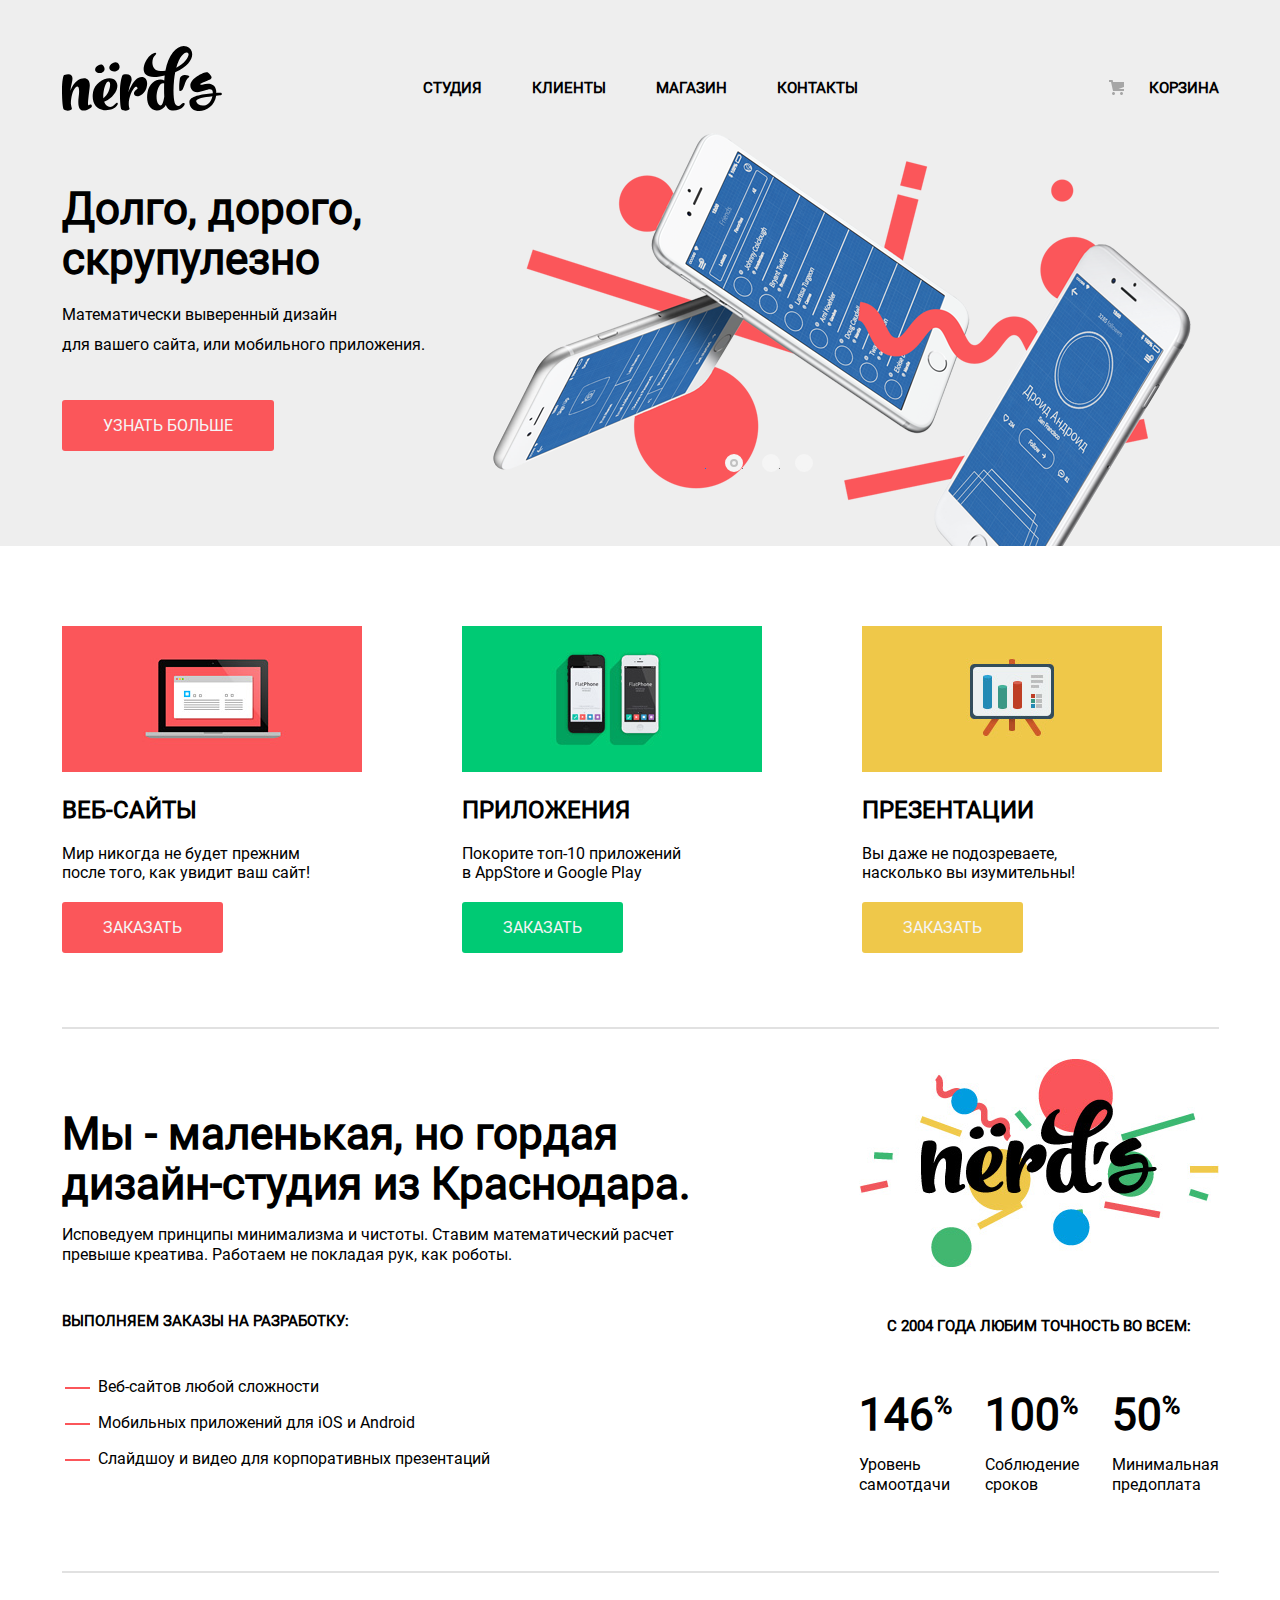
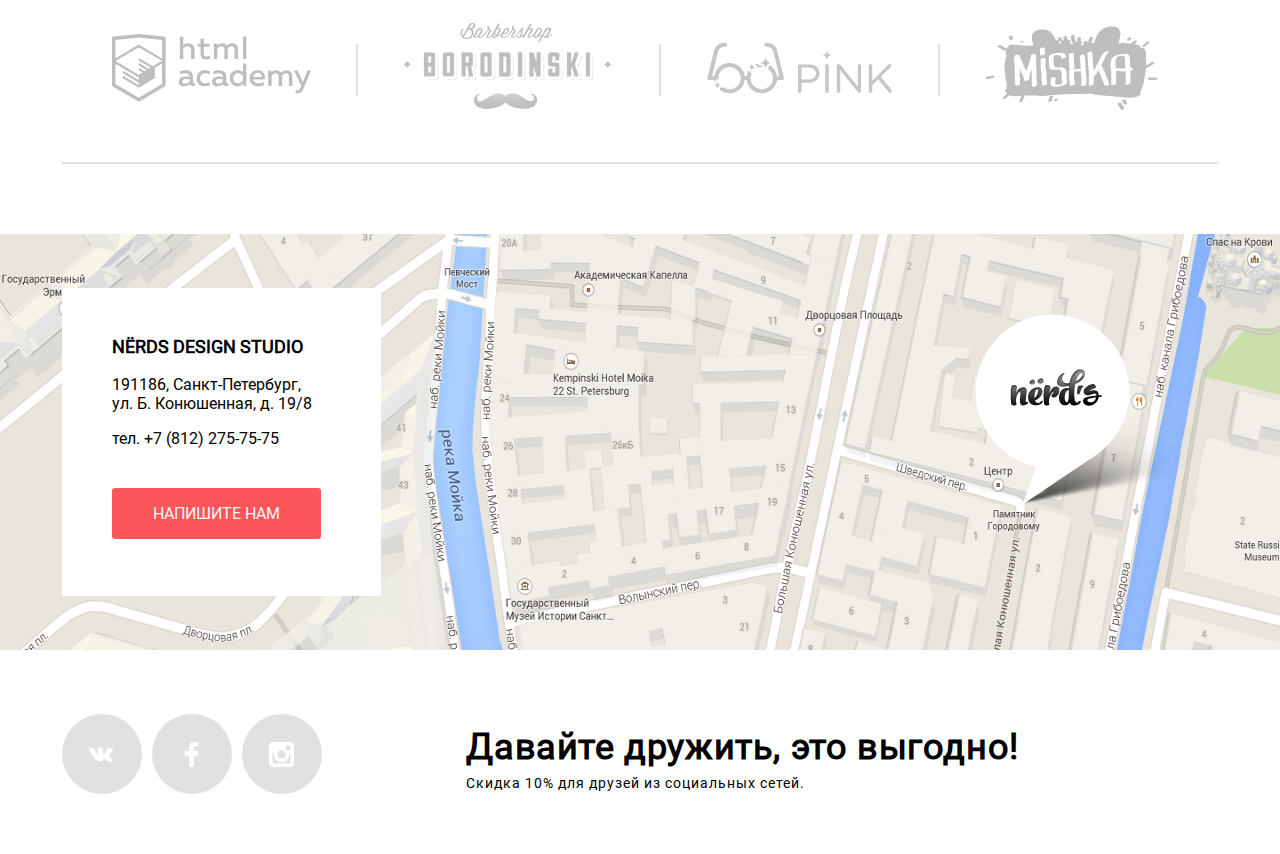
==== index.html @ ed3027f2 "add map-marker and contact window" ====
<!DOCTYPE html>
<html lang="ru">

<head>
  <meta charset="UTF-8">
  <meta name="viewport" content="width=device-width, initial-scale=1.0">
  <title>Project Nerds</title>
  <link rel="stylesheet" href="css/style.css">
</head>

<body>

  <header class="header">
    <div class="container">
      <div class="header__inner">
        <a class="logo-link" href="#">
          <img class="logo-link__image" src="images/logo.svg" alt="logo">
        </a>
        <nav class="menu">
          <ul class="menu__list">
            <li class="menu-item">
              <a class="menu-item__link" href="#">СТУДИЯ</a>
            </li>
            <li class="menu-item">
              <a class="menu-item__link" href="#">КЛИЕНТЫ</a>
            </li>
            <li class="menu-item">
              <a class="menu-item__link" href="catalog.html">МАГАЗИН</a>
            </li>
            <li class="menu-item">
              <a class="menu-item__link" href="#">КОНТАКТЫ</a>
            </li>
          </ul>
        </nav>

        <a class="cart" href="#"><img class="cart__icon" src="images/cart-icon.svg" alt="cart-icon"> КОРЗИНА</a>


      </div>
    </div>
  </header>

  <main class="main">
    <div class="slider-content">
      <div class="container">

        <div class="slider-selector">
          <input class="slider-selector__input" type="radio" name="slide" id="first-slide" value="1" checked />
          <label class="slider-selector__label" for="first-slide"></label>
          <input class="slider-selector__input" type="radio" name="slide" id="second-slide" value="2" />
          <label class="slider-selector__label" for="second-slide"></label>
          <input class="slider-selector__input" type="radio" name="slide" id="third-slide" value="3" />
          <label class="slider-selector__label" for="third-slide"></label>
        </div>


        <div class="wrapper">
          <div class="slider-left">
            <p class="slider-title">Долго, дорого, скрупулезно</p>
            <p class="slider-text">Математически выверенный дизайн<br>
              для вашего сайта, или мобильного приложения.</p>
            <a class="slider__link red-bttn" href="#">УЗНАТЬ БОЛЬШЕ</a>
          </div>

          <img class="slider__img" src="images/nerds-index-slide1.png" alt="nerds-index-slide1">
        </div>
      </div>
    </div>

    <div class="container">
      <div class="services">
        <div class="service">
          <img class="service__img" src="images/websites.jpg" alt="websites img">
          <h2 class="service__title">ВЕБ-САЙТЫ</h2>
          <p class="service__text">Мир никогда не будет прежним<br>
            после того, как увидит ваш сайт!</p>
          <a class="service__link red-bttn" href="#">ЗАКАЗАТЬ</a>
        </div>

        <div class="service">
          <img class="service__img" src="images/applications.jpg" alt="applications img">
          <h2 class="service__title">ПРИЛОЖЕНИЯ</h2>
          <p class="service__text">Покорите топ-10 приложений<br>
            в AppStore и Google Play</p>
          <a class="service__link service__link--applications" href="#">ЗАКАЗАТЬ</a>
        </div>

        <div class="service">
          <img class="service__img" src="images/presentations.jpg" alt="presentations img">
          <h2 class="service__title">ПРЕЗЕНТАЦИИ</h2>
          <p class="service__text">Вы даже не подозреваете,<br>
            насколько вы изумительны!</p>
          <a class="service__link service__link--presentations" href="#">ЗАКАЗАТЬ</a>
        </div>

      </div>



      <div class="about-us">
        <div class="about-us-left">
          <p class="about-us__big-text">Мы - маленькая, но гордая<br>
            дизайн-студия из Краснодара.</p>
          <p class="about-us__small-text">Исповедуем принципы минимализма и чистоты. Ставим математический расчет<br>
            превыше креатива. Работаем не покладая рук, как роботы.</p>
          <p class="about-us__mid-text">ВЫПОЛНЯЕМ ЗАКАЗЫ НА РАЗРАБОТКУ:</p>
          <p class="about-us__small-text about-us__small-text--decor">Веб-сайтов любой сложности</p>
          <p class="about-us__small-text about-us__small-text--decor">Мобильных приложений для iOS и Android</p>
          <p class="about-us__small-text about-us__small-text--decor">Слайдшоу и видео для корпоративных презентаций</p>
        </div>

        <div class="about-us-right">
          <img class="about-us-right__logo-image" src="images/logo2.png" alt="logo2-img">
          <p class="about-us__mid-text">С 2004 ГОДА ЛЮБИМ ТОЧНОСТЬ ВО ВСЕМ:</p>
          <div class="wrapper">
            <div class="about-us__right-bottom">
              <p class="about-us__big-text">146<sup class="percent">%</sup></p>
              <p class="about-us__small-text">Уровень<br>самоотдачи</p>
            </div>
            <div class="about-us__right-bottom">
              <p class="about-us__big-text">100<sup class="percent">%</sup></p>
              <p class="about-us__small-text">Соблюдение<br>сроков</p>
            </div>
            <div class="about-us__right-bottom">
              <p class="about-us__big-text">50<sup class="percent">%</sup></p>
              <p class="about-us__small-text">Минимальная<br>предоплата</p>
            </div>

          </div>
        </div>
      </div>

      <div class="portfolio">
        <div class="portfolio-inner">
          <div class="wrapper">
            <a class="portfolio__link" href="#" aria-label="HTML Academy">
              <img class="portfolio__logo" src="images/html-academy-logo.svg" alt="html-academy-logo">
            </a>
            <div class="vertical-line"></div>
            <a class="portfolio__link" href="#">
              <img class="portfolio__logo" src="images/borodinski-logo.svg" alt="borodinski-logo">
            </a>
            <div class="vertical-line"></div>
            <a class="portfolio__link" href="#">
              <img class="portfolio__logo" src="images/pink-logo.svg" alt="pink-logo">
            </a>
            <div class="vertical-line"></div>
            <a class="portfolio__link" href="#">
              <img class="portfolio__logo" src="images/mishka-logo.svg" alt="mishka-logo">
            </a>
          </div>
         </div>
       </div>
    </div>
    <div class="map">
      <img class="map-img" src="images/map.png" alt="map">
      <div class="container">
      <div class="map-contact">
          <p class="map-contact__title">NЁRDS DESIGN STUDIO</p>
          <p class="map-contact__address">191186, Санкт-Петербург,<br>ул. Б. Конюшенная, д. 19/8</p>
          <p class="map-contact__phone">тел. +7 (812) 275-75-75</p>
          <a class="map-contact__link red-bttn" href="#">НАПИШИТЕ НАМ</a>
      </div>
    </div>
      <img class="map-marker" src="images/map-marker.png" alt="map-marker">
     

       
    </div>
  </main>

  <footer class="footer">
    <div class="container">
      <div class="footer__inner">
        <ul class="social">
          <li>
            <a class="social-item" href="#">
              <img class="social-item__img" src="images/icon/vk.svg" alt="vk icon"></img>
            </a>
          </li>
          <li>
            <a class="social-item" href="#">
              <img class="social-item__img" src="images/icon/facebook.svg" alt="facebook icon"></img>
            </a>
          </li>
          <li>
            <a class="social-item" href="#">
              <img class="social-item__img" src="images/icon/instagram.svg" alt="instagram icon"></img>
            </a>
          </li>
        </ul>

        <div class="footer-text">
          <p class="footer-text__content footer-text__content--bold">
            Давайте дружить, это выгодно!
          </p>
          <p class="footer-text__content">
            Скидка 10% для друзей из социальных сетей.
          </p>
        </div>
      </div>
    </div>
  </footer>

</body>

</html>
---- css/style.css ----
@font-face {
  font-family: "Roboto";
  font-style: normal;
  font-weight: 400;
  /* Браузер сначала попробует найти шрифт локально */
  src: local("Roboto"),
       /* Если не получилось, загрузит woff2 */
       url("/fonts/Roboto-Regular.woff2") format("woff2"),
       /* Если браузер не поддерживает woff2, загрузит woff */
       url("/fonts/Roboto-Regular.woff") format("woff");
}

body {
  font-family: "Roboto", "Arial", sans-serif;
  margin: 0;
}

a {
  text-decoration: none;
}

.header {
  width: 100%;
  height: 114px;
  background-color: #EEEEEE;
}

.container {
  max-width: 1157px;
  margin: 0 auto;

}

.header__inner {
  padding-top: 45px;
  display: flex;
  justify-content: space-between;
  align-items: center;
}

.logo-link:active {
  opacity: 0.25;
}

.menu {
 padding-top: 15px;
 margin-left: -35px;
 color: #000;
}

.menu__list {
  display: flex;
}

.menu-item {
  list-style-type: none;
  padding-right: 50px;
}

.menu-item__link {
  font-size: 15px;
  font-weight: 600;
  color: #000;
}

.menu-item__link:hover {
  color: #FB565A;
  transition: .3s;

}

.menu-item__link:active {
  color: #000;
  opacity: 0.25; 
}

.menu-item__link--active {
  padding-bottom: 14px;
  border-bottom: 2px solid #FB565A;
}

.cart {
  padding-top: 15px;
  font-size: 15px;
  font-weight: 600;
  color: #000;
  position: relative;
  padding-left: 45px;
}

.cart__icon{
  position: absolute;
  top: 16px;
  left: 5px;
}

.footer__inner {
  display: flex;
  align-items: center;
  height: 200px;
  justify-content: flex-start;
}

.social {
  list-style-type: none;
  padding-inline-start: 0px;
  width: 35%;
  display: flex;

}

.social-item {
  margin-right: 10px;
  display: flex;
  border-radius: 50%;
  background-color: #E1E1E1;
  width: 80px;
  height: 80px;
}

.social-item:hover {
  background-color: #FB565A;
}

.social-item:active {
  background-color: #E74246;
}

.social-item__img {
  width: 25px;
  height: 25px;
  margin: auto;
}

.footer-text__content {
  font-size: 14px;
  letter-spacing: 1px;
  line-height: 0px;
}

.footer-text__content--bold {
  font-size: 36px;
  letter-spacing: 0.6px;
  font-weight: 700;
  line-height: 0px;
}

.services {
  display: flex;
  justify-content: space-between;
  border-bottom: solid 2px #E1E1E1;
}

.service {
  padding: 80px 100px 90px 0;
}

.service__img {
  width: 300px;
  height: 146px;
}

.service__text {
  padding-bottom: 20px;
}

.service__link {
  padding: 15px 40px 15px 40px;
  border: 1px solid transparent;
  border-radius: 3px;
}

.red-bttn {
  color: whitesmoke;
  background-color: #FB565A;
}

.red-bttn:hover {
  background-color: #E74246;
  color: whitesmoke;
}

.red-bttn:active {
  
}

.service__link--applications {
  color: whitesmoke;
  background-color: #00CA74;
}

.service__link--applications:hover {
  color: whitesmoke;
  background-color: #00BC6C;
}

.service__link--presentations {
  color: whitesmoke;
  background-color: #EFC84A;
}

.service__link--presentations:hover {
  color: whitesmoke;
  background-color:  #EAB534;
}

.about-us {
  display: flex;
  justify-content: space-between;
  padding: 30px 0 60px 0;
  border-bottom: solid 2px #E1E1E1;
}

.about-us-right__logo-image {
  width: 360px;
  height: 208px;
}

.about-us-left {
  margin-top: 50px;
}

.about-us-right {
  text-align: center;
}

.wrapper {
  display: flex;
  justify-content: space-between;
  align-items: center;
}

.about-us__right-bottom {
  text-align: start;
}

.about-us__big-text {
  font-size: 44px;
  font-weight: 600;
  margin: 0;
  line-height: 50px;
}

.percent {
  font-size: 25px;
}

.about-us__small-text {
  line-height: 20px;
}

.about-us__mid-text {
  font-size: 15px;
  font-weight: 600;
  line-height: 80px;
}

.about-us__small-text--decor::before {
  content: '';
  background-color: #FB565A;
  display: inline-block;
  height: 2px;
  width: 25px;
  vertical-align: middle;
  border: solid #FFF;
	margin-right: 5px;
}

.slider-left {
  margin: 70px auto 70px 0;
}

.slider-title {
  font-size: 44px;
  font-weight: 600;
  margin: 0;
  line-height: 50px;
}

.slider-text {
  line-height: 30px;
}

.slider__link {
  padding: 15px 40px 15px 40px;
  border: 1px solid transparent;
  border-radius: 3px;
  line-height: 100px;
}

.slider-content {
  margin: 0;
  background-color: #EEEEEE;
  position: relative;
}

.slider-selector {
  position: absolute;
  left: 700px;
  top: 340px;
}

.slider-selector__label {
  position: relative;
  margin: 12px;
}

.slider-selector__input {
  width: 1px;
  height: 1px;
}

.slider-selector__label::before {
  position: absolute;
  top: 0;
  left: 0;
  content: '';
  width: 14px;
  height: 14px;
  border-radius: 10px;
  border: 2px solid whitesmoke;
  background-color: whitesmoke;
}

.slider-selector__input:checked + .slider-selector__label::after {
  display: block;
  position: absolute;
  top: 5px;
  left: 5px;
  content: '';
  width: 4px;
  height: 4px;
  border-radius: 10px;
  border: 2px solid #C1C1C1;
  background-color: whitesmoke;
}

.portfolio {
  border-bottom: solid 2px #E1E1E1;
  margin-bottom: 70px;
}

.portfolio-inner {
  margin: 50px 60px 45px 50px;
}

.portfolio__link {
  opacity: .25;
}

.portfolio__link:hover {
  opacity: 1;
  transition: .3s;
}

.portfolio__link:active {
  opacity: 0.1;
}

.vertical-line {
  width: 2px;
  height: 52px;
  background-color: #E1E1E1;
}

.main {
}

.map {
  position: relative;
}

.map-img {
  width: 100%;
  height: 416px;
}

.map-marker {
  position: absolute;
  top: 80px;
  left: 975px;
}

.map-contact {
  position: absolute;
  background-color: #FFF;
  top: 54px;
  width: 319px;
  height: 308px;
}

.map-contact__title {
  padding-left: 50px;
  padding-top: 30px;
  font-size: 18px;
  font-weight: 700;
}

.map-contact__address {
  padding-left: 50px;

}

.map-contact__phone {
  padding-left: 50px;
}

.map-contact__link {
  margin-left: 50px;
  padding: 15px 40px 15px 40px;
  border: 1px solid transparent;
  border-radius: 3px;
  line-height: 100px;
}
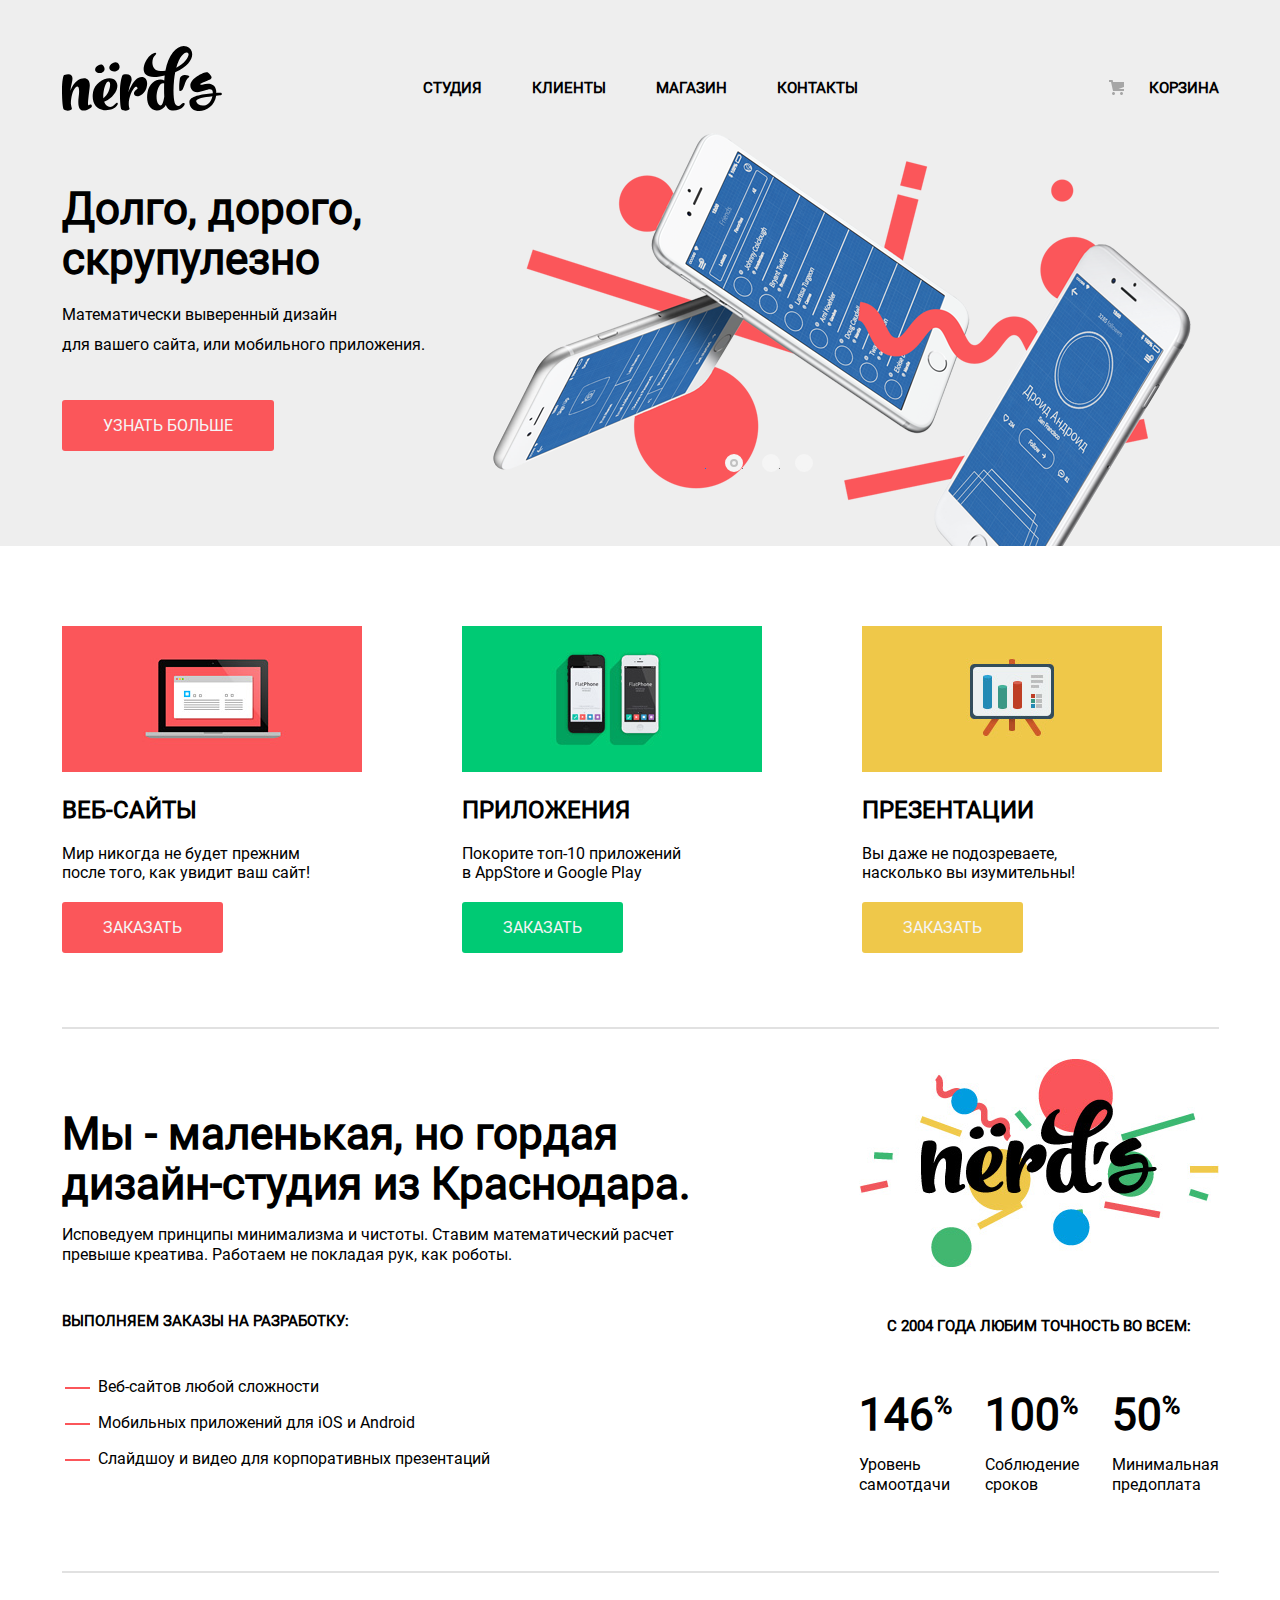
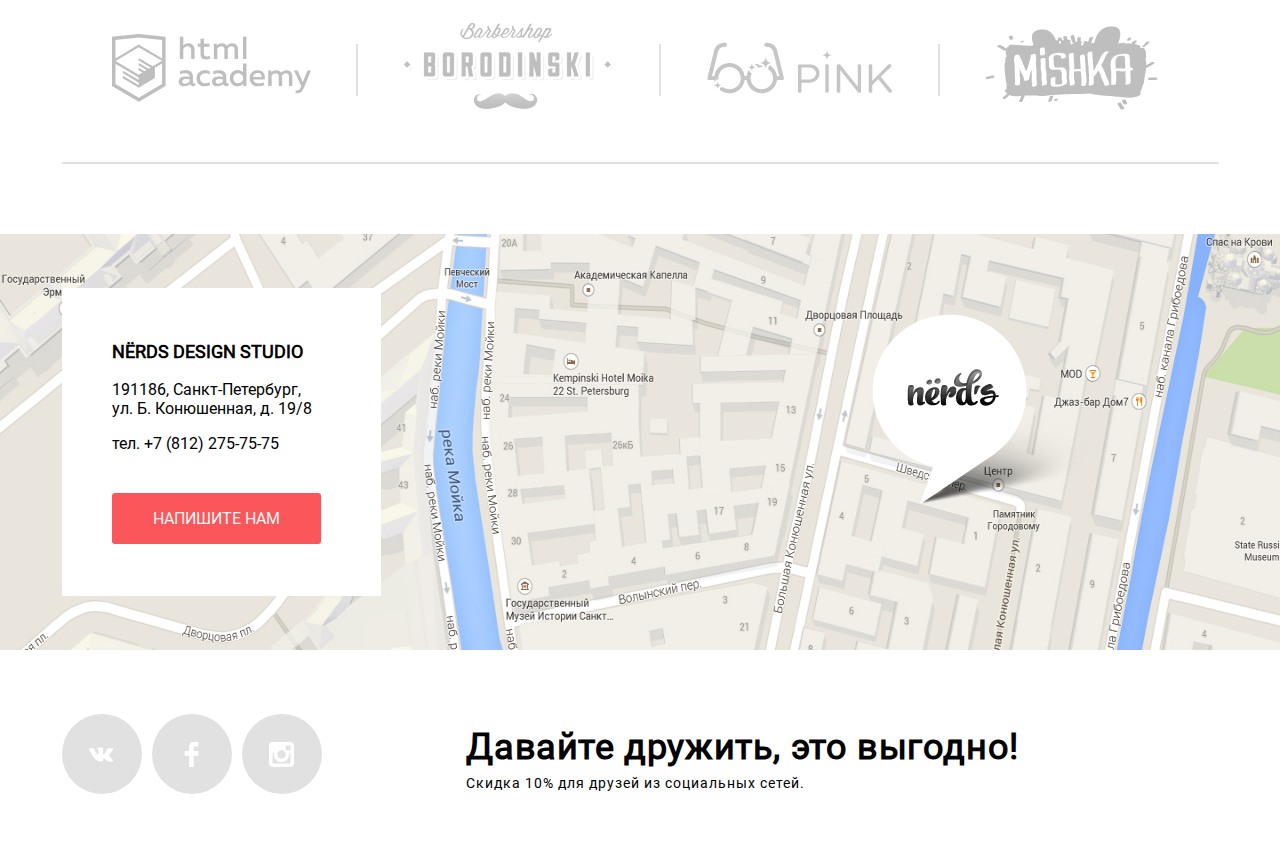
==== commit 914cba74: "add left block on catalog page" ====
--- a/index.html
+++ b/index.html
@@ -161,11 +161,9 @@
           <p class="map-contact__phone">тел. +7 (812) 275-75-75</p>
           <a class="map-contact__link red-bttn" href="#">НАПИШИТЕ НАМ</a>
       </div>
-    </div>
-      <img class="map-marker" src="images/map-marker.png" alt="map-marker">
-     
-
-       
+        </div>
+          <img class="map-marker" src="images/map-marker.png" alt="map-marker">
+            
     </div>
   </main>
 
--- a/css/style.css
+++ b/css/style.css
@@ -378,7 +378,7 @@
 .map-marker {
   position: absolute;
   top: 80px;
-  left: 975px;
+  left: 872px;
 }
 
 .map-contact {
@@ -391,7 +391,7 @@
 
 .map-contact__title {
   padding-left: 50px;
-  padding-top: 30px;
+  padding-top: 35px;
   font-size: 18px;
   font-weight: 700;
 }
@@ -412,3 +412,242 @@
   border-radius: 3px;
   line-height: 100px;
 }
+
+.catalog-wrapper {
+  display: flex;
+  justify-content: space-between;
+}
+
+.catalog__left-column {
+}
+
+.catalog-title {
+  margin: 0;
+  background-color: #EEEEEE;
+  text-align: center;
+}
+
+.catalog-title__text {
+  margin: 0;
+  font-size: 44px;
+  font-weight: 600;
+  line-height: 200px;
+}
+
+.sort-selector {
+  font-size: 12px;
+  font-weight: 400;
+}
+
+.catalog__right-column {
+
+}
+
+.sort-selector {
+  display: flex;
+  justify-content: space-between;
+}
+
+.sort-item {
+  line-height: 121px;
+}
+
+.filter-title {
+  font-weight: 600;
+  line-height: 90px;
+}
+
+.catalog-sort {
+  font-weight: 600;
+  line-height: 90px;
+}
+
+.filter {
+  margin: 0;
+  width: 280px;
+  border-radius: 3px;
+}
+
+.filter-range-wrapper {
+  margin-bottom: 10px;
+  padding: 39px 18px;
+  border-radius: 3px;
+  background-color: #EEEEEE;
+}
+
+.filter-range {
+  position: relative;
+}
+
+.filter-range-scale {
+  height: 2px;
+  background-color: #d7dcde;
+}
+
+.filter-range-bar {
+  height: 2px;
+  width: 75%;
+  background-color: #00ca74;
+}
+
+.filter-range-handle {
+  position: absolute;
+  top: 50%;
+  left: 0%;
+  transform: translateY(-50%);
+  width: 4px;
+  height: 4px;
+  box-sizing: content-box;
+  padding: 0;
+  border: 8px solid #ffffff;
+  border-radius: 50%;
+  background-color: #3f4445;
+  cursor: pointer;
+}
+
+.filter-interval {
+  display: flex;
+  flex-wrap: wrap;
+  justify-content: space-between;
+}
+
+.filter-interval label {
+  width: 50%;
+  font-size: 16px;
+  line-height: 22px;
+  text-transform: uppercase;
+}
+
+.filter-interval label:last-child {
+  text-align: right;
+}
+
+.filter-interval input {
+  margin-left: 8px;
+  width: 80px;
+  height: 38px;
+  border-radius: 2px;
+  border: none;
+  font: inherit;
+  color: inherit;
+  text-align: center;
+  background-color: #EEEEEE;
+}
+
+.catalog-view-title {
+  font-weight: 600;
+  padding-top: 50px;
+}
+
+.catalog-view {
+
+}
+
+.catalog-view__label {
+  display: inline-block;
+  position: relative;
+  margin-left: 0;
+  margin-top: 12px;
+  cursor: pointer;
+  padding-left: 35px;
+	line-height: 25px;
+  opacity: 0.5;
+}
+
+.catalog-view__input {
+  margin-left: -10px;
+  width: 1px;
+  height: 1px;
+}
+
+.catalog-view__label::before {
+  position: absolute;
+  top: 0;
+  left: 0;
+  content: "";
+  width: 18px;
+  height: 18px;
+  border-radius: 15px;
+  border: 4px solid #4D4D4D;
+}
+
+.catalog-view__input:checked + .catalog-view__label::after {
+  position: absolute;
+  top: 8px;
+  left: 8px;
+  content: "";
+  width: 6px;
+  height: 6px;
+  border-radius: 10px;
+  border: 2px solid #4D4D4D;
+  background-color: #4D4D4D;
+}
+
+.catalog-view__label:hover {
+	opacity: 1;
+}
+
+
+.features__label {
+  display: inline-block;
+  position: relative;
+  margin-left: 0;
+  margin-top: 12px;
+  cursor: pointer;
+  padding-left: 35px;
+	line-height: 25px;
+  opacity: 0.5;
+}
+
+.features__input {
+  margin-left: -8px;
+  width: 1px;
+  height: 1px;
+}
+
+.features__label::before {
+  position: absolute;
+  top: 0;
+  left: 0;
+  content: "";
+  width: 20px;
+  height: 20px;
+  border-radius: 5px;
+  border: 2px solid #4D4D4D;
+}
+
+.features__input:checked + .features__label::after {
+  position: absolute;
+  content: "Г";
+  font-size: 27px;
+  font-weight: 600;
+  color: #4D4D4D;
+  left: 8px;
+  top: -5px;
+  transform: rotate(-135deg);
+  text-shadow: 2px 2px #FFF, -2px -2px #FFF;
+}
+
+.features__label:hover {
+	opacity: 1;
+}
+
+.features-apply-link {
+  padding: 15px 105px 15px 105px;
+  border: 1px solid transparent;
+  border-radius: 3px;
+  line-height: 150px;
+  font-size: 14px;
+  font-weight: 600;
+}
+
+.gray-bttn {
+  color: #000;
+  background-color: #EEEEEE;
+}
+
+.gray-bttn:hover {
+  color: #000;
+  background-color: #DFDFDF;
+}
+
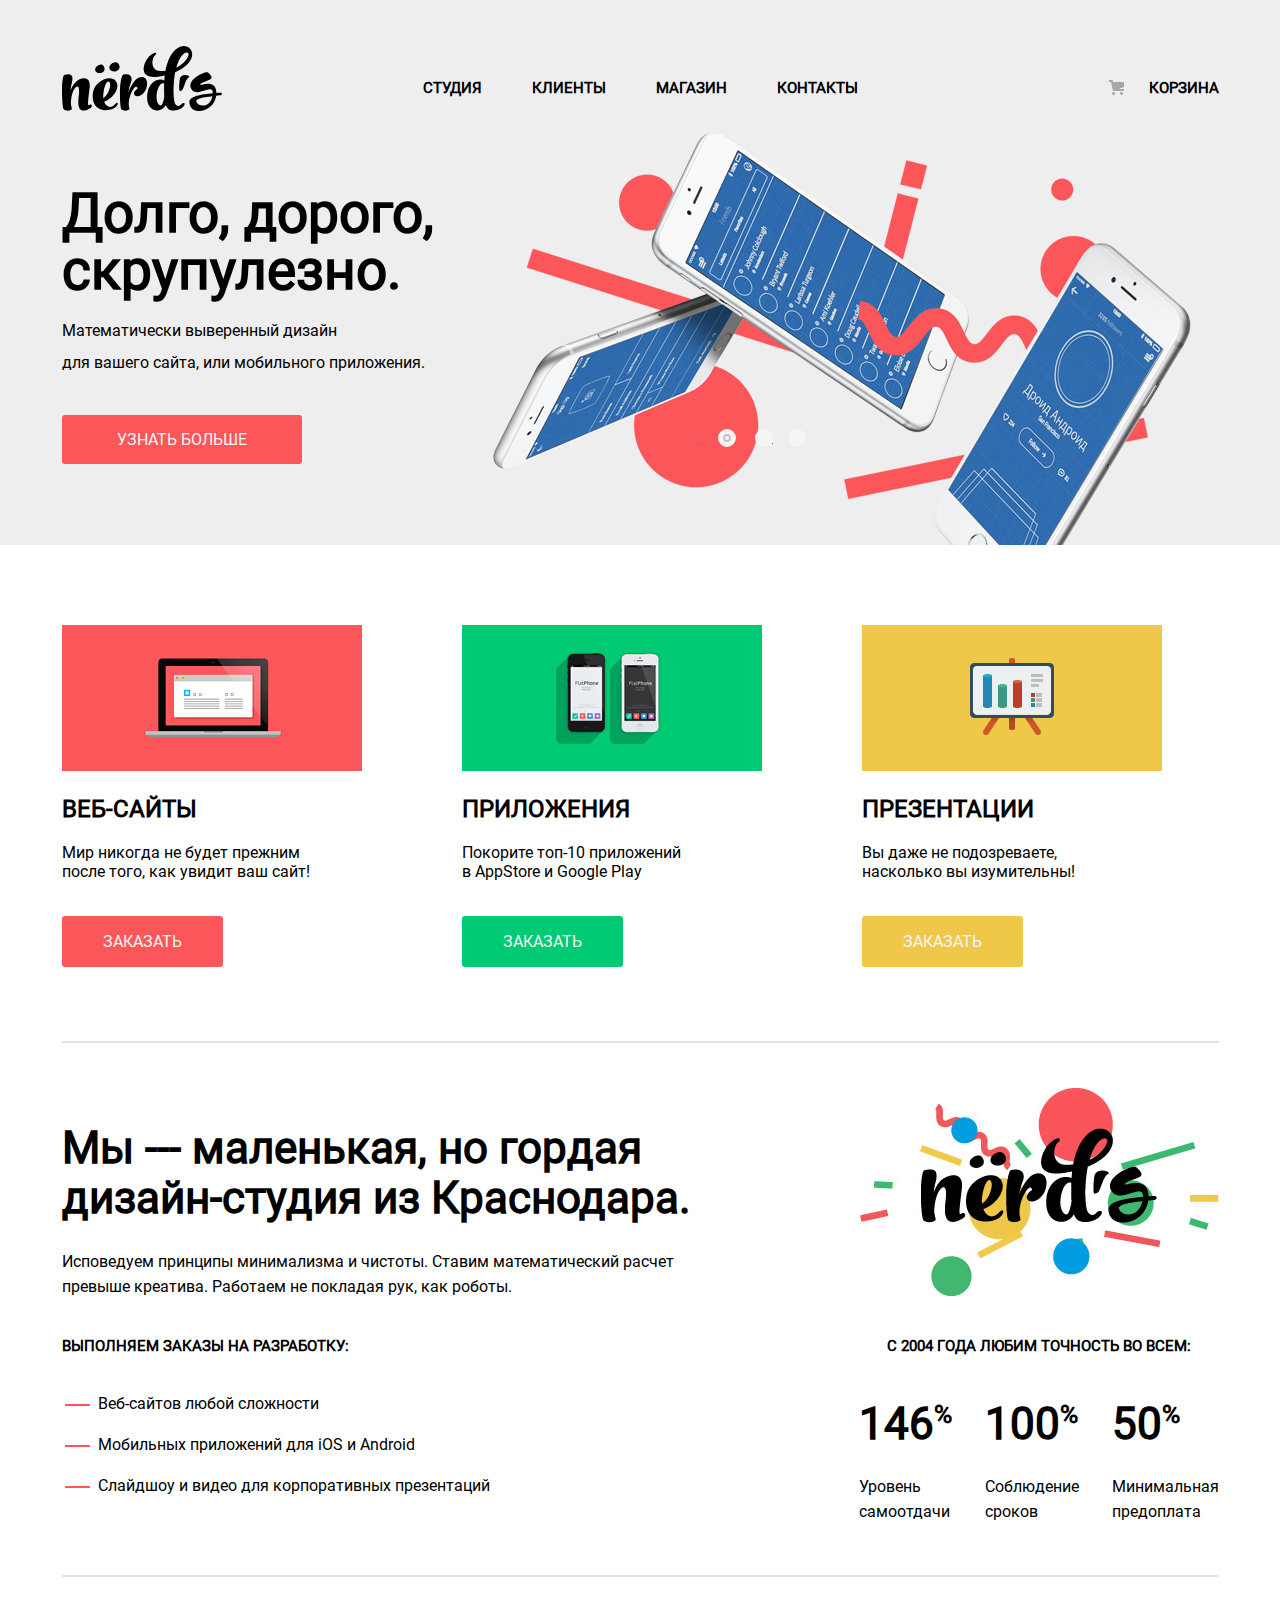
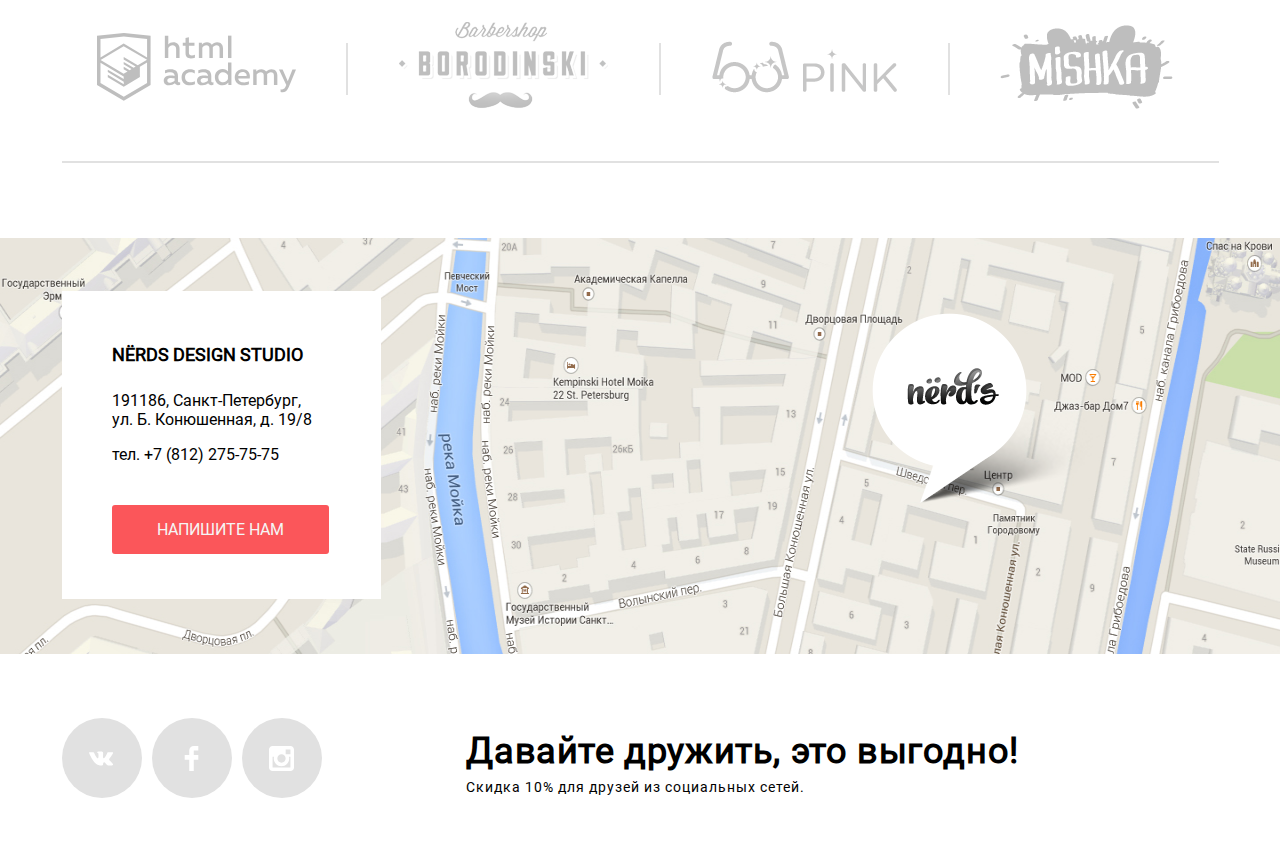
==== commit b9aaddb7: "pixel perfect correction" ====
--- a/index.html
+++ b/index.html
@@ -56,7 +56,7 @@
 
         <div class="wrapper">
           <div class="slider-left">
-            <p class="slider-title">Долго, дорого, скрупулезно</p>
+            <p class="slider-title">Долго, дорого, скрупулезно.</p>
             <p class="slider-text">Математически выверенный дизайн<br>
               для вашего сайта, или мобильного приложения.</p>
             <a class="slider__link red-bttn" href="#">УЗНАТЬ БОЛЬШЕ</a>
@@ -99,7 +99,7 @@
 
       <div class="about-us">
         <div class="about-us-left">
-          <p class="about-us__big-text">Мы - маленькая, но гордая<br>
+          <p class="about-us__big-text">Мы --- маленькая, но гордая<br>
             дизайн-студия из Краснодара.</p>
           <p class="about-us__small-text">Исповедуем принципы минимализма и чистоты. Ставим математический расчет<br>
             превыше креатива. Работаем не покладая рук, как роботы.</p>
--- a/css/style.css
+++ b/css/style.css
@@ -161,7 +161,7 @@
 }
 
 .service__text {
-  padding-bottom: 20px;
+  padding-bottom: 35px;
 }
 
 .service__link {
@@ -181,7 +181,7 @@
 }
 
 .red-bttn:active {
-  
+  box-shadow: inset 0 3px #D7373B;
 }
 
 .service__link--applications {
@@ -194,6 +194,12 @@
   background-color: #00BC6C;
 }
 
+.service__link--applications:active {
+  color: whitesmoke;
+  background-color: #009E5A;
+  box-shadow: inset 0 3px #008D50;
+}
+
 .service__link--presentations {
   color: whitesmoke;
   background-color: #EFC84A;
@@ -204,14 +210,21 @@
   background-color:  #EAB534;
 }
 
+.service__link--presentations:active {
+  color: whitesmoke;
+  background-color: #EAB534;
+  box-shadow: inset 0 3px #EBAD12;
+}
+
 .about-us {
   display: flex;
   justify-content: space-between;
-  padding: 30px 0 60px 0;
+  padding: 30px 0 35px 0;
   border-bottom: solid 2px #E1E1E1;
 }
 
 .about-us-right__logo-image {
+  padding-top: 15px;
   width: 360px;
   height: 208px;
 }
@@ -228,6 +241,7 @@
   display: flex;
   justify-content: space-between;
   align-items: center;
+  padding: 0;
 }
 
 .about-us__right-bottom {
@@ -239,6 +253,7 @@
   font-weight: 600;
   margin: 0;
   line-height: 50px;
+  padding-bottom: 10px;
 }
 
 .percent {
@@ -246,13 +261,13 @@
 }
 
 .about-us__small-text {
-  line-height: 20px;
+  line-height: 25px;
 }
 
 .about-us__mid-text {
   font-size: 15px;
   font-weight: 600;
-  line-height: 80px;
+  padding: 22px 0 20px 0;
 }
 
 .about-us__small-text--decor::before {
@@ -267,25 +282,25 @@
 }
 
 .slider-left {
-  margin: 70px auto 70px 0;
+  margin: 70px auto 60px 0;
 }
 
 .slider-title {
-  font-size: 44px;
+  font-size: 55px;
   font-weight: 600;
   margin: 0;
-  line-height: 50px;
+  line-height: 57px;
 }
 
 .slider-text {
-  line-height: 30px;
+  line-height: 32px;
 }
 
 .slider__link {
-  padding: 15px 40px 15px 40px;
+  padding: 14px 54px 14px 54px;
   border: 1px solid transparent;
   border-radius: 3px;
-  line-height: 100px;
+  line-height: 90px;
 }
 
 .slider-content {
@@ -294,10 +309,14 @@
   position: relative;
 }
 
+.slider-img {
+  padding-bottom: 0;
+}
+
 .slider-selector {
   position: absolute;
-  left: 700px;
-  top: 340px;
+  left: 693px;
+  top: 315px;
 }
 
 .slider-selector__label {
@@ -341,7 +360,7 @@
 }
 
 .portfolio-inner {
-  margin: 50px 60px 45px 50px;
+  margin: 45px 45px 45px 35px;
 }
 
 .portfolio__link {
@@ -368,6 +387,7 @@
 
 .map {
   position: relative;
+  padding-top: 5px;
 }
 
 .map-img {
@@ -384,7 +404,7 @@
 .map-contact {
   position: absolute;
   background-color: #FFF;
-  top: 54px;
+  top: 58px;
   width: 319px;
   height: 308px;
 }
@@ -398,7 +418,7 @@
 
 .map-contact__address {
   padding-left: 50px;
-
+  padding-top: 8px;
 }
 
 .map-contact__phone {
@@ -407,7 +427,7 @@
 
 .map-contact__link {
   margin-left: 50px;
-  padding: 15px 40px 15px 40px;
+  padding: 14px 44px 14px 44px;
   border: 1px solid transparent;
   border-radius: 3px;
   line-height: 100px;
@@ -419,6 +439,7 @@
 }
 
 .catalog__left-column {
+  width: 260px;
 }
 
 .catalog-title {
@@ -429,9 +450,10 @@
 
 .catalog-title__text {
   margin: 0;
-  font-size: 44px;
+  font-size: 55px;
   font-weight: 600;
   line-height: 200px;
+  padding-bottom: 46px;
 }
 
 .sort-selector {
@@ -439,8 +461,11 @@
   font-weight: 400;
 }
 
-.catalog__right-column {
-
+.catalog-top-sort {
+  display: flex;
+  justify-content: space-between;
+  height: 125px;
+  width: 756px;
 }
 
 .sort-selector {
@@ -450,22 +475,66 @@
 
 .sort-item {
   line-height: 121px;
+  padding-right: 28px;
+  font-size: 14px;
+  color: #000;
+  opacity: 0.25;
+}
+
+.sort-item:hover {
+  opacity: 0.5;
+}
+
+.sort-item:active {
+  opacity: 1;
+}
+
+.sort-item:focus {
+  opacity: 1;
+}
+
+.arrow-item {
+  line-height: 121px;
+  padding-left: 15px;
+  color: #000;
+  opacity: 0.25;
+}
+
+.arrow-item:hover {
+  opacity: 0.5;
+}
+
+.arrow-item:active {
+  opacity: 1;
+}
+
+.arrow-item:focus {
+  opacity: 1;
+}
+
+.catalog-content {
+  display: flex;
+  justify-content: space-between;
+  margin-bottom: 31px;
 }
 
 .filter-title {
   font-weight: 600;
   line-height: 90px;
+  font-size: 18px;
 }
 
 .catalog-sort {
   font-weight: 600;
   line-height: 90px;
+  font-size: 18px;
 }
 
 .filter {
   margin: 0;
-  width: 280px;
-  border-radius: 3px;
+  width: 260px;
+  border-radius: 3px;
+  padding-bottom: 40px;
 }
 
 .filter-range-wrapper {
@@ -536,7 +605,7 @@
 
 .catalog-view-title {
   font-weight: 600;
-  padding-top: 50px;
+  font-size: 18px;
 }
 
 .catalog-view {
@@ -547,7 +616,7 @@
   display: inline-block;
   position: relative;
   margin-left: 0;
-  margin-top: 12px;
+  margin-bottom: 14px;
   cursor: pointer;
   padding-left: 35px;
 	line-height: 25px;
@@ -587,12 +656,19 @@
 	opacity: 1;
 }
 
+.features-title {
+  font-weight: 600;
+  font-size: 18px;
+  padding-top: 17px;
+
+}
+
 
 .features__label {
   display: inline-block;
   position: relative;
   margin-left: 0;
-  margin-top: 12px;
+  margin-bottom: 15px;
   cursor: pointer;
   padding-left: 35px;
 	line-height: 25px;
@@ -633,11 +709,11 @@
 }
 
 .features-apply-link {
-  padding: 15px 105px 15px 105px;
+  padding: 15px 90px 15px 90px;
   border: 1px solid transparent;
   border-radius: 3px;
-  line-height: 150px;
-  font-size: 14px;
+  line-height: 120px;
+  font-size: 15px;
   font-weight: 600;
 }
 
@@ -651,3 +727,131 @@
   background-color: #DFDFDF;
 }
 
+.gray-bttn:active {
+  box-shadow: inset 0 3px ;
+  color: #b3b3b3;
+}
+
+.page-selector {
+  padding-top: 0;
+}
+
+.page-selector-list {
+  display: flex;
+  justify-content: center;
+  padding-left: 77px;
+  padding-bottom: 30px;
+}
+
+.page-selector-item {
+  list-style-type: none;
+}
+
+.page-selector-item__link {
+  padding: 15px 20px 15px 20px;
+  border: 1px solid transparent;
+  border-radius: 3px;
+  font-size: 16px;
+  font-weight: 600;
+  margin-left: 10px;
+  line-height: 67px;
+}
+
+.page-selector-item__link--next {
+  padding: 15px 80px 15px 80px;
+  border: 1px solid transparent;
+  border-radius: 3px;
+  font-size: 16px;
+  font-weight: 600;
+  margin-left: 10px;
+  line-height: 67px;
+}
+
+.page-selector-item__link--active {
+  padding: 14px 19px 14px 19px;
+  border: 3px solid #EEEEEE;
+  border-radius: 3px;
+  font-size: 16px;
+  color: #000;
+  font-weight: 600;
+  margin-left: 10px;
+}
+
+.product-preview {
+  padding: 0;
+}
+
+.product-item {
+  position: relative;
+  width: 358px;
+  height: 578px;
+  border-radius: 3px;
+  border-top: 40px solid #EEEEEE;
+  border-left: 1px solid #EEEEEE;
+  border-right: 1px solid #EEEEEE;
+  border-bottom: 1px solid #EEEEEE;
+}
+
+.product-item__over {
+  position: absolute;
+  text-align: center;
+  height: 231px;
+  background-color: #EEEEEE;
+  bottom: 0;
+  left: 0;
+  right: 0;
+  display: none;
+}
+
+.product-item:hover {
+  border-top: 40px solid #4D4D4D;
+  transition: 0.3s;
+  box-shadow: 0 5px 5px 2px #EEEEEE;
+}
+
+.product-item:hover .product-item__over {
+  display: block;
+  transition: 0.3s;
+}
+
+.product-title {
+  font-size: 18px;
+  font-weight: 700;
+  padding-top: 20px;
+}
+
+.product-title__link {
+  color: #000;
+}
+
+.product-title__link:hover {
+  color: #FB565A;
+}
+
+.product-title__link:active {
+  color: #DFDFDF;
+}
+
+.product-item::before {
+  position: absolute;
+  top: -28px;
+  left: 17px;
+  content: '';
+  width: 11px;
+  height: 11px;
+  border-radius: 10px;
+  border: 2px solid #FFF;
+  background-color: #FFF;
+  box-shadow: 24px 0 0 #FFF, 47px 0 0 #FFF;
+}
+
+.product-link {
+  padding: 15px 60px 15px 60px;
+  border: 1px solid transparent;
+  border-radius: 3px;
+  line-height: 70px;
+}
+
+.product-description {
+  padding-top: -10px;
+}
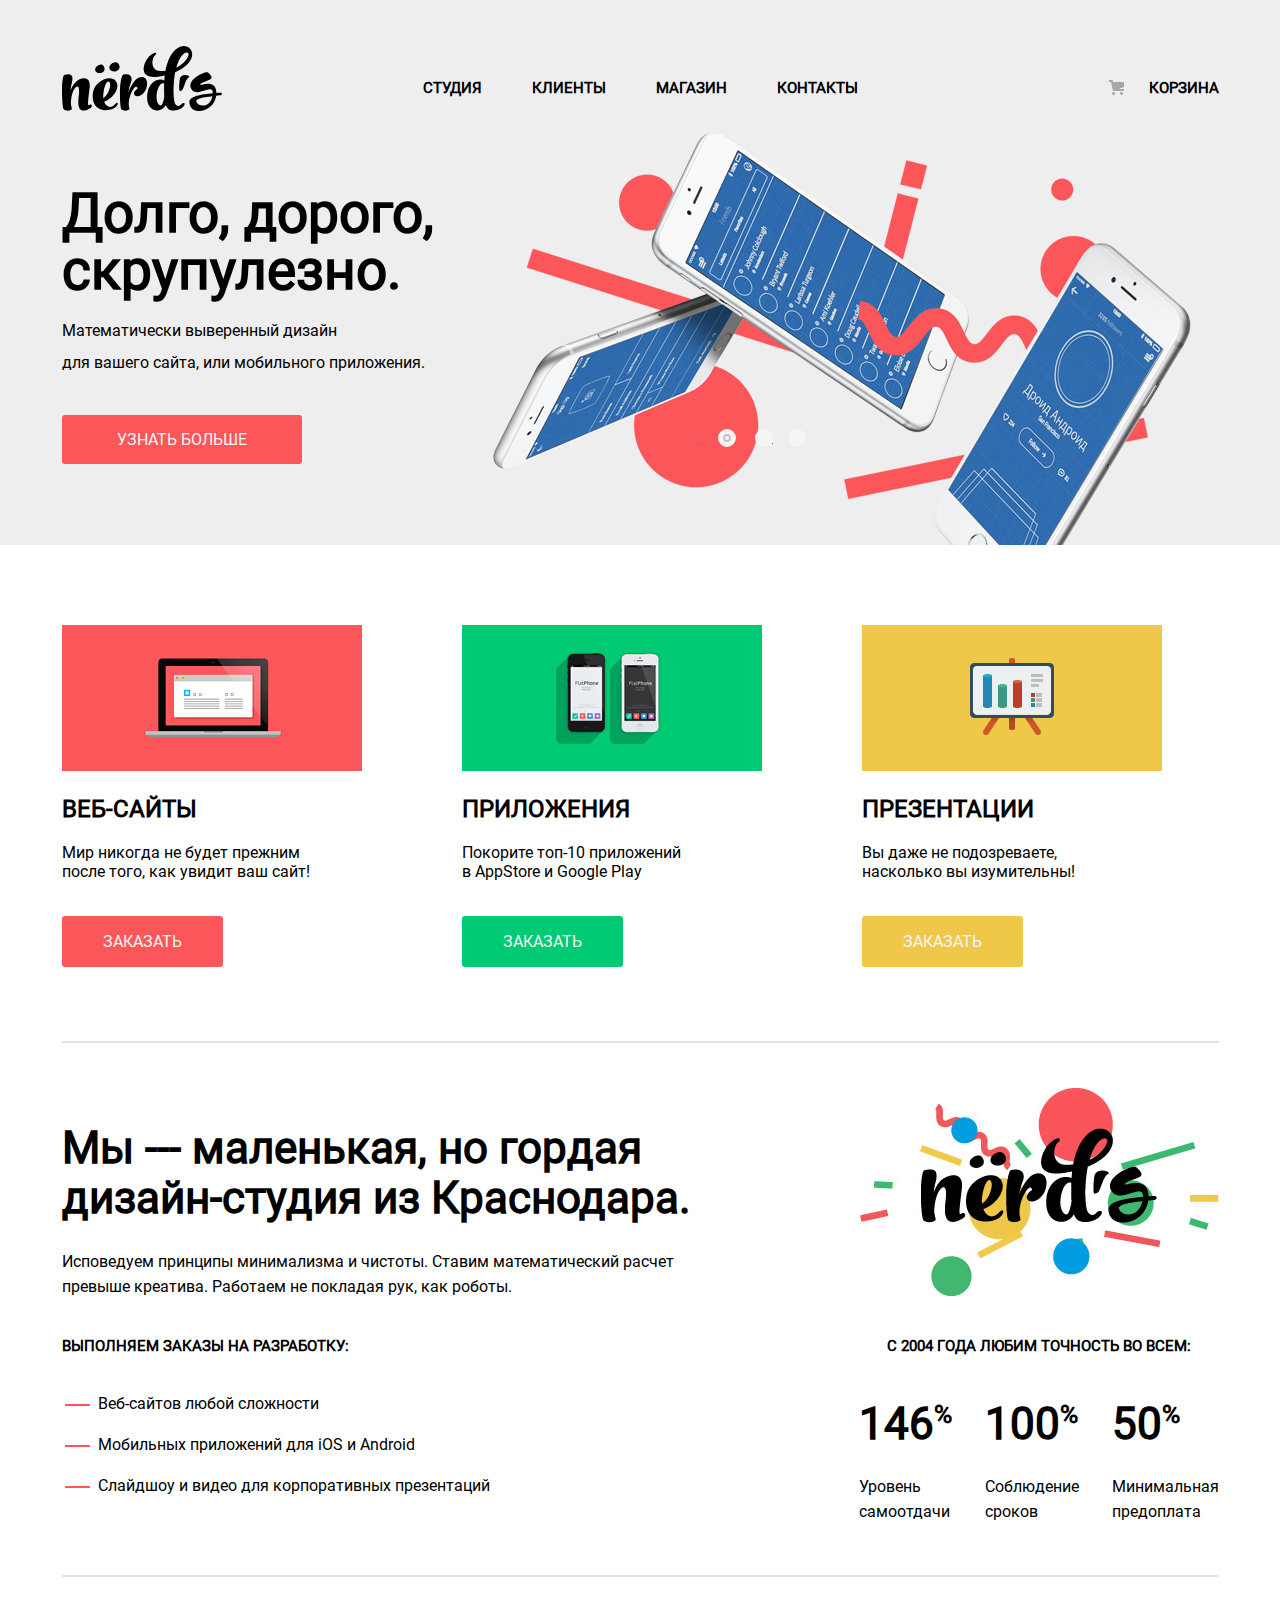
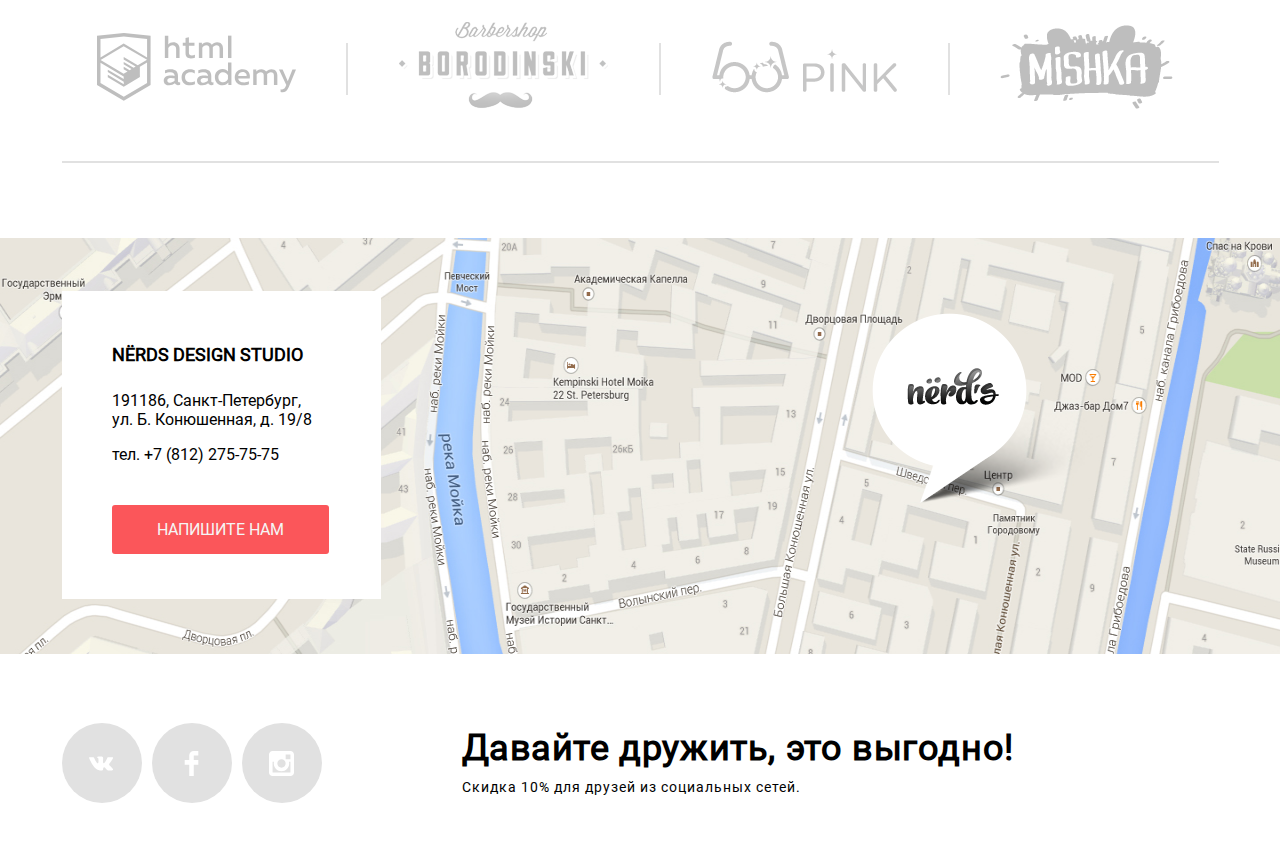
==== commit aa17c9b9: "footer additional pixel perfect" ====
--- a/index.html
+++ b/index.html
@@ -189,7 +189,7 @@
         </ul>
 
         <div class="footer-text">
-          <p class="footer-text__content footer-text__content--bold">
+          <p class="footer-text__content-bold">
             Давайте дружить, это выгодно!
           </p>
           <p class="footer-text__content">
--- a/css/style.css
+++ b/css/style.css
@@ -104,9 +104,9 @@
 .social {
   list-style-type: none;
   padding-inline-start: 0px;
-  width: 35%;
-  display: flex;
-
+  width: 400px;
+  display: flex;
+  padding-top: 10px;
 }
 
 .social-item {
@@ -132,17 +132,22 @@
   margin: auto;
 }
 
+.footer-text {
+  padding: 20px 0 10px 0;
+}
+
 .footer-text__content {
   font-size: 14px;
   letter-spacing: 1px;
-  line-height: 0px;
-}
-
-.footer-text__content--bold {
+  margin-top: 10px;
+}
+
+.footer-text__content-bold {
   font-size: 36px;
   letter-spacing: 0.6px;
   font-weight: 700;
-  line-height: 0px;
+  margin-top: 10px;
+  margin-bottom: 10px;
 }
 
 .services {
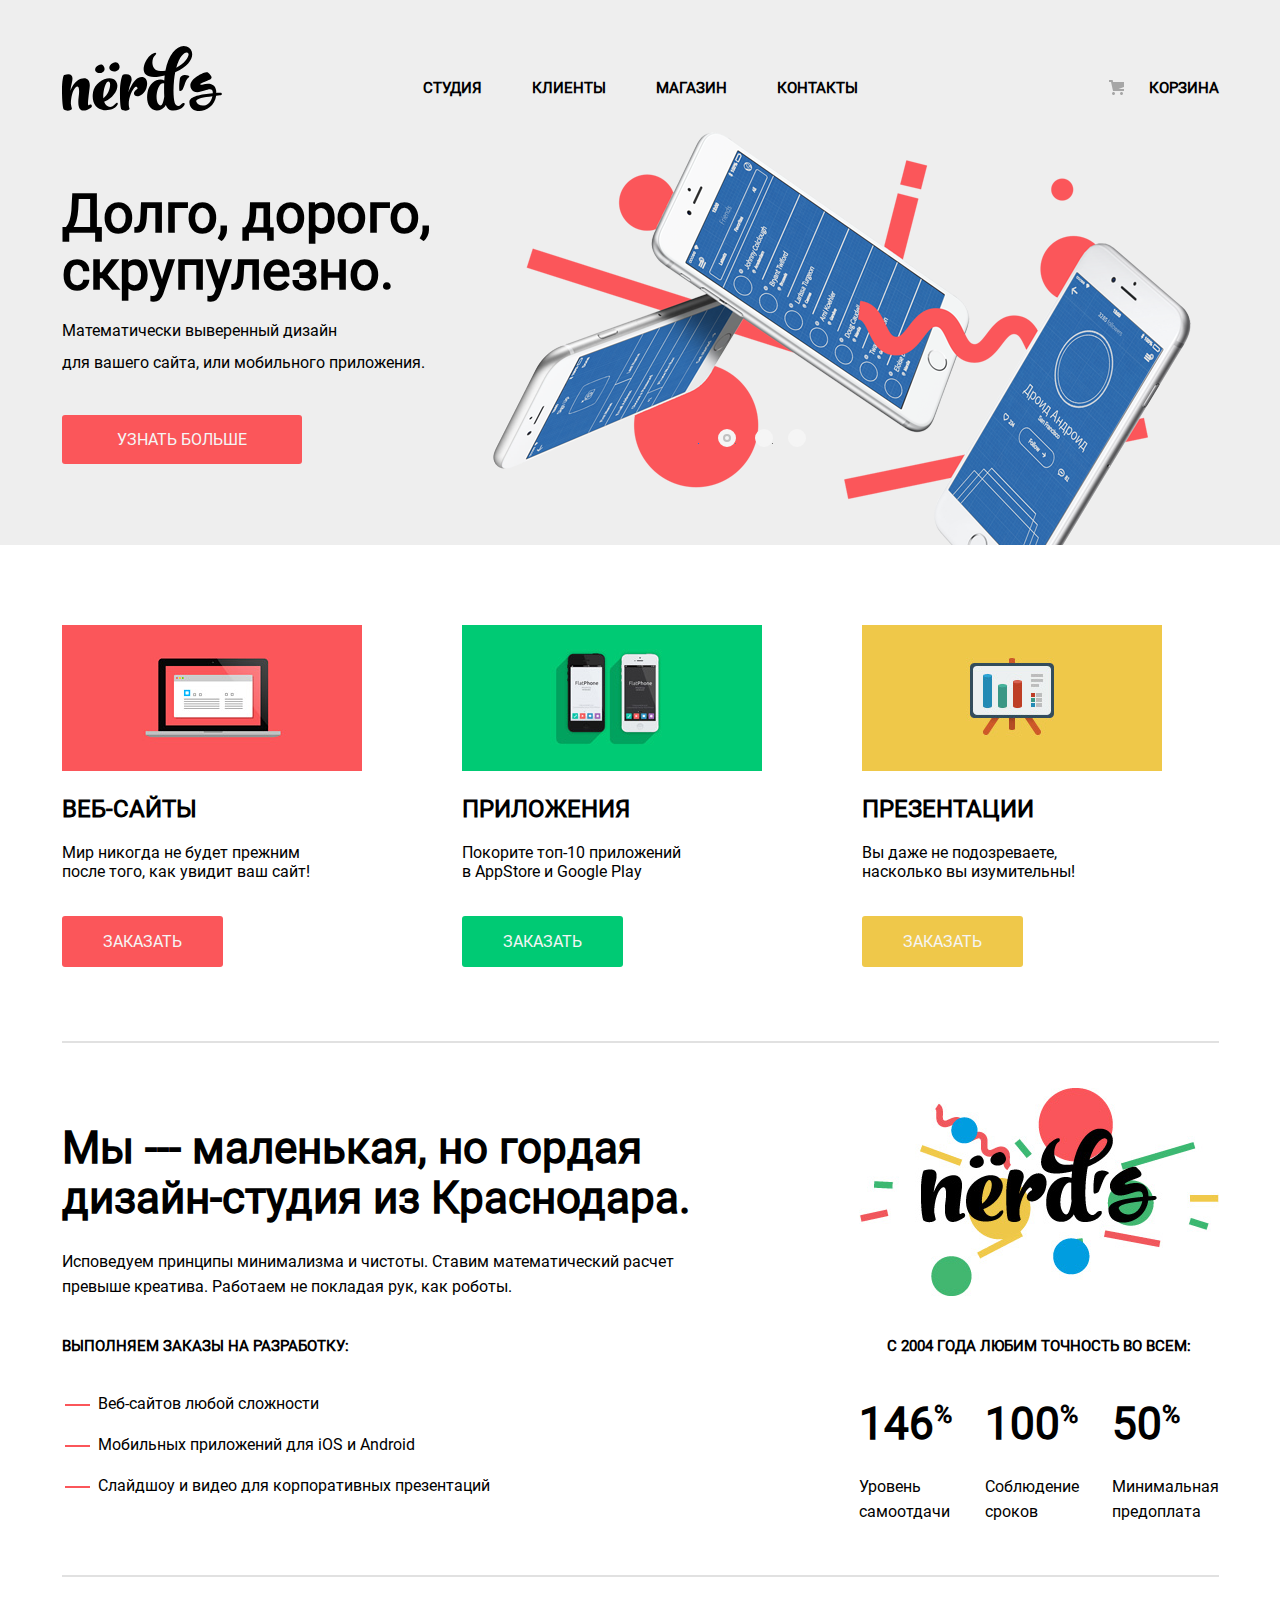
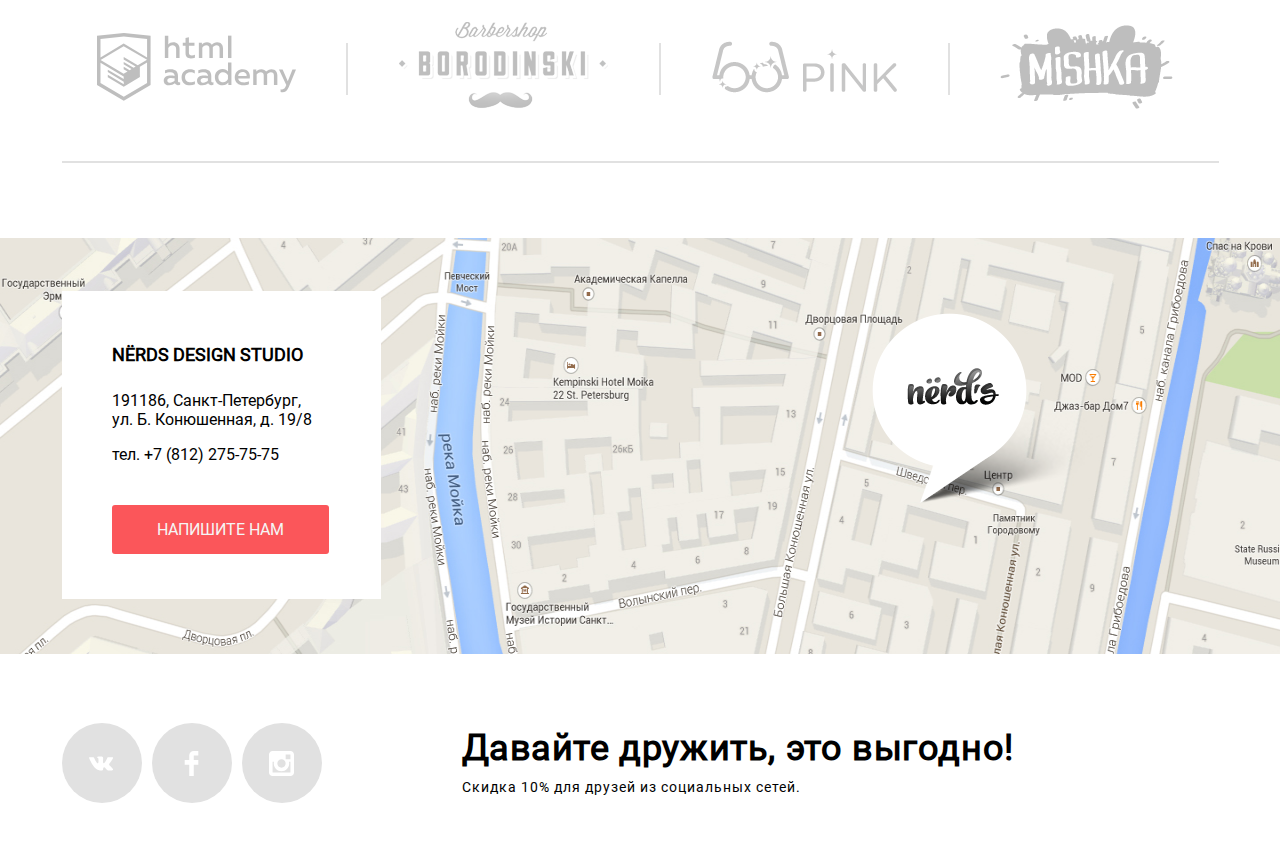
==== commit 31c7ab0d: "modal window BEM correction" ====
--- a/index.html
+++ b/index.html
@@ -149,22 +149,57 @@
               <img class="portfolio__logo" src="images/mishka-logo.svg" alt="mishka-logo">
             </a>
           </div>
-         </div>
-       </div>
+        </div>
+      </div>
     </div>
     <div class="map">
       <img class="map-img" src="images/map.png" alt="map">
       <div class="container">
-      <div class="map-contact">
+        <div class="map-contact">
           <p class="map-contact__title">NЁRDS DESIGN STUDIO</p>
           <p class="map-contact__address">191186, Санкт-Петербург,<br>ул. Б. Конюшенная, д. 19/8</p>
           <p class="map-contact__phone">тел. +7 (812) 275-75-75</p>
-          <a class="map-contact__link red-bttn" href="#">НАПИШИТЕ НАМ</a>
-      </div>
-        </div>
-          <img class="map-marker" src="images/map-marker.png" alt="map-marker">
-            
-    </div>
+          <a class="map-contact__link red-bttn" href="#modal">НАПИШИТЕ НАМ</a>
+        </div>
+      </div>
+      <img class="map-marker" src="images/map-marker.png" alt="map-marker">
+    </div>
+
+    <div id="modal" class="modal-background">
+      <div class="modal-window">
+        <div class="modal-container">
+          <div class="modal-top">
+            <p class="modal-title">Напишите нам</p>
+            <a class="close-cross" href=" ">
+              <img class="close-cross__image" src="images/icon/close-cross.svg" alt="close-cross">
+            </a>
+          </div>
+          <form class="leave-message">
+            <div class="modal-name-and-email">
+              <div class="modal-name">
+                <label class="modal-name__label">Ваше имя:
+                  <input class="modal-name__input" type="text" name="name" placeholder="Имя Фамилия">
+                </label>
+
+              </div>
+              <div class="modal-email">
+                <label class="modal-email__label">Ваш email:
+                  <input class="modal-email__input" type="email" name="email" placeholder="email@example.com">
+                </label>
+              </div>
+            </div>
+
+            <div class="modal-text-area">
+              <label class="modal-message__label">Текст письма:
+                <textarea class="form-textarea" name="message" placeholder="В свободной форме"></textarea>
+              </label>
+            </div>
+            <a class="modal-window__link red-bttn" href="#">ОТПРАВИТЬ</a>
+          </form>
+        </div>
+      </div>
+    </div>
+
   </main>
 
   <footer class="footer">
--- a/css/style.css
+++ b/css/style.css
@@ -291,7 +291,7 @@
 }
 
 .slider-title {
-  font-size: 55px;
+  font-size: 54px;
   font-weight: 600;
   margin: 0;
   line-height: 57px;
@@ -860,3 +860,117 @@
 .product-description {
   padding-top: -10px;
 }
+
+.modal-background {
+  position: fixed;
+  top: 0;
+  bottom: 0;
+  left: 0;
+  right: 0;
+  z-index: 100;
+  opacity: 0;
+  pointer-events: none;
+  }
+  
+.modal-background:target {
+  opacity: 1; 
+  pointer-events: auto;
+  }
+  
+.modal-window {
+  margin: 5% auto;
+  width: 960px;
+  min-height: 590px;
+  background-color: #FFF;
+  box-shadow: 0 20px 40px rgb(0 0 0 / 40%);
+  }
+
+.modal-container {
+  padding: 64px 100px 80px 100px;
+}
+
+.modal-window__link {
+  padding: 15px 85px 15px 85px;
+  border-radius: 3px;
+  text-decoration: none;
+}
+
+.modal-top {
+  display: flex;
+  justify-content: space-between;
+  align-items: center;
+  padding-bottom: 20px;
+}
+
+.modal-title {
+  font-size: 45px;
+  font-weight: 700;
+  margin: 0;
+  padding-bottom: 4px;
+}
+
+.close-cross__image {
+  width: 21px;
+  height: 21px;
+  opacity: 0.5;
+}
+
+.close-cross__image:hover {
+  opacity: 1;
+}
+
+.close-cross__image:active {
+  opacity: 0.25;
+}
+
+.modal-name-and-email {
+  display: flex;
+  padding-bottom: 22px;
+}
+
+.modal-name {
+  padding-right: 40px;
+}
+
+.modal-email {
+  text-align: left;
+}
+
+.modal-name__label, .modal-email__label, .modal-message__label {
+  font-size: 16px;
+  font-weight: 700;
+  line-height: 40px;
+}
+
+.modal-name__label, .modal-name__input, 
+.modal-email__label, .modal-email__input,
+.modal-message__label, .form-textarea {
+  display: block;
+}
+
+.modal-text-area {
+  padding-bottom: 63px;
+}
+
+.modal-name__input, .modal-email__input {
+  width: 340px;
+  height: 44px;
+  border: 2px solid #D7DCDE;
+  border-radius: 3px;
+  padding-left: 15px;
+  font-size: 16px;
+}
+
+.modal-name__input:hover, .modal-email__input:hover, .form-textarea:hover {
+  border-color: #B4B9BB;
+} 
+
+.form-textarea {
+  width: 742px;
+  height: 97px;
+  border: 2px solid #D7DCDE;
+  border-radius: 3px;
+  padding-top: 13px;
+  padding-left: 15px;
+  font-size: 16px;
+}